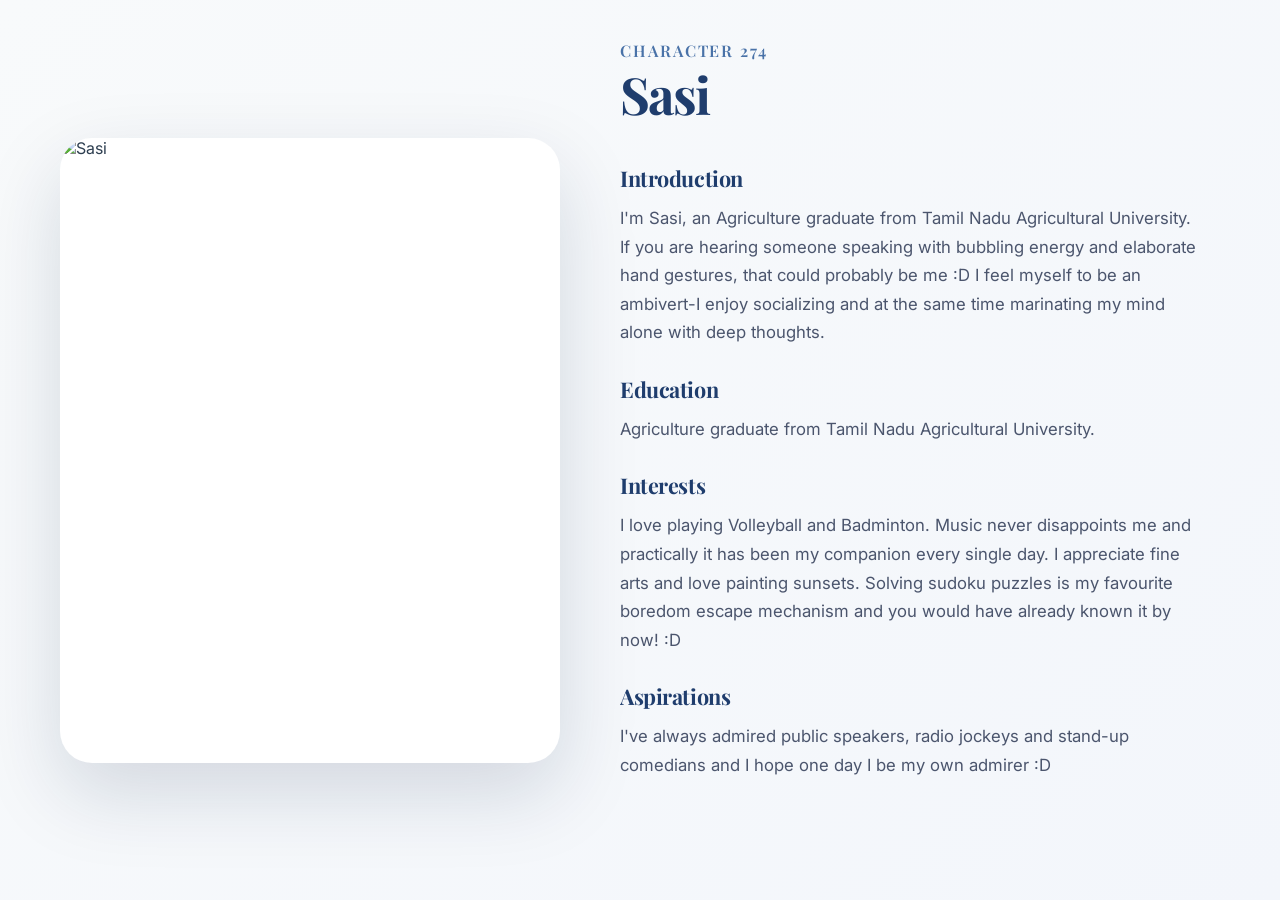
==== profile.html @ 7eb0d384 "Add files via upload" ====
<!DOCTYPE html>
<html lang="en">
<head>
  <meta charset="UTF-8" />
  <meta name="viewport" content="width=device-width, initial-scale=1.0" />
  <title>Sasi | Profile</title>
  <link rel="preconnect" href="https://fonts.googleapis.com" />
  <link rel="preconnect" href="https://fonts.gstatic.com" crossorigin />
  <link href="https://fonts.googleapis.com/css2?family=Inter:wght@400;500;600&family=Playfair+Display:wght@600;700&display=swap" rel="stylesheet" />
  <link rel="stylesheet" href="style.css" />
</head>
<body data-page="profile">
  <main class="landscape-profile">
    <div class="profile-container">
      <div class="profile-image-section">
        <div class="profile-image-wrapper">
          <img src="assets/profile-photo.jpg.jpeg" alt="Sasi" class="profile-image" />
        </div>
      </div>

      <div class="profile-content-section">
        <div class="profile-header">
          <h1 class="profile-title">Character 274</h1>
          <h2 class="profile-name">Sasi</h2>
        </div>

        <div class="profile-content">
          <section class="profile-section">
            <h3 class="section-title">Introduction</h3>
            <p class="section-text">I'm Sasi, an Agriculture graduate from Tamil Nadu Agricultural University. If you are hearing someone speaking with bubbling energy and elaborate hand gestures, that could probably be me :D I feel myself to be an ambivert-I enjoy socializing and at the same time marinating my mind alone with deep thoughts.</p>
          </section>

          <section class="profile-section">
            <h3 class="section-title">Education</h3>
            <p class="section-text">Agriculture graduate from Tamil Nadu Agricultural University.</p>
          </section>

          <section class="profile-section">
            <h3 class="section-title">Interests</h3>
            <p class="section-text">I love playing Volleyball and Badminton. Music never disappoints me and practically it has been my companion every single day. I appreciate fine arts and love painting sunsets. Solving sudoku puzzles is my favourite boredom escape mechanism and you would have already known it by now! :D</p>
          </section>

          <section class="profile-section">
            <h3 class="section-title">Aspirations</h3>
            <p class="section-text">I've always admired public speakers, radio jockeys and stand-up comedians and I hope one day I be my own admirer :D</p>
          </section>
        </div>
      </div>
    </div>
  </main>
  <script src="script.js"></script>
</body>
</html>
---- style.css ----
/* Shared retro styling and responsive layout */
:root {
  color-scheme: light;
  font-family: 'Press Start 2P', monospace;
  background: #f7eddc;
  color: #2d342d;
  --bg: #f7eddc;
  --panel: #e7dcc7;
  --panel-dark: #d4c2a6;
  --accent: #607b47;
  --accent-2: #a07a45;
  --text: #2d342d;
  --muted: #6a6b58;
  --highlight: #f0d86b;
  --red: #c94a3d;
}
* {
  box-sizing: border-box;
}
html, body {
  margin: 0;
  min-height: 100vh;
  background: radial-gradient(circle at top, #c3dcf6 0%, #e2d6b7 40%, #f7eddc 100%);
}
body {
  display: flex;
  flex-direction: column;
  align-items: center;
  justify-content: center;
  padding: 20px 16px;
}
body::before {
  content: '';
  position: fixed;
  inset: 0;
  pointer-events: none;
  background-image: radial-gradient(circle, rgba(255,255,255,0.35) 1px, transparent 1px);
  background-size: 40px 40px;
  opacity: 0.25;
}
body[data-page] main {
  width: min(1000px, 100%);
  display: flex;
  justify-content: center;
  align-items: center;
}
.page-fade {
  animation: fadeIn 0.8s ease-out;
}
@keyframes fadeIn {
  from { opacity: 0; transform: translateY(10px); }
  to { opacity: 1; transform: none; }
}
h1, h2, h3, p, button, label, span {
  margin: 0;
}
h1, h2, h3 {
  color: var(--text);
}
p, span, li {
  color: var(--text);
}
button {
  font: inherit;
  cursor: pointer;
}
.landing-card,
.puzzle-card,
.unlock-card,
.profile-card,
.journey-card {
  position: relative;
  background: linear-gradient(180deg, rgba(255,255,255,0.95), rgba(227,213,186,0.95));
  border: 5px solid var(--accent);
  border-radius: 28px;
  padding: 30px;
  box-shadow: 12px 12px 0px rgba(91,101,80,0.25);
  width: 100%;
  max-width: 840px;
}
.landing-card {
  text-align: center;
  overflow: hidden;
}
.landing-card h1 {
  margin-bottom: 18px;
  font-size: clamp(1.8rem, 5vw, 2.6rem);
}
.subtitle,
.tiny-note {
  display: block;
  margin: 0 auto 18px;
  max-width: 580px;
  font-size: 0.82rem;
  color: var(--muted);
}
.btn {
  display: inline-flex;
  align-items: center;
  justify-content: center;
  border: 4px solid var(--accent);
  border-radius: 12px;
  padding: 14px 22px;
  text-transform: uppercase;
  letter-spacing: 0.06em;
  transition: transform 0.15s ease, box-shadow 0.15s ease, background 0.15s ease;
  background: linear-gradient(180deg, #fff7d9, #e6d4a8);
  color: var(--text);
  text-shadow: 0 0 1px rgba(0,0,0,0.2);
}
.btn:hover {
  transform: translateY(-2px);
  box-shadow: 2px 6px 0px rgba(94,107,76,0.15);
}
.btn:active {
  transform: translateY(1px);
  box-shadow: inset 0 1px 0 rgba(255,255,255,0.8);
}
.btn-primary {
  background: linear-gradient(180deg, #fceea2, #e3cb78);
}
.btn-secondary {
  background: linear-gradient(180deg, #dbe8d0, #c5d4ac);
}
.button-row {
  display: flex;
  gap: 16px;
  flex-wrap: wrap;
  justify-content: center;
  margin-top: 18px;
}
body[data-page="index"],
body[data-page="sudoku"],
body[data-page="unlocked"] {
  font-family: 'Silkscreen', Arial, sans-serif;
}
body[data-page="index"] .landing-card h1 {
  font-size: clamp(1.7rem, 4vw, 2.2rem);
  line-height: 1.05;
}
body[data-page="sudoku"] .puzzle-card {
  display: flex;
  flex-direction: column;
  align-items: center;
  gap: 18px;
  background: linear-gradient(180deg, #fbf3d7, #f2e1b3);
  border: 4px solid rgba(96,123,71,0.22);
  border-radius: 28px;
  padding: 26px 24px;
  width: min(100%, 720px);
  box-shadow: 10px 14px 0 rgba(96,123,71,0.12);
}
body[data-page="sudoku"] .skip-link {
  align-self: flex-end;
  font-size: 0.78rem;
  color: #8a5c4a;
  text-decoration: none;
  border-bottom: 1px dashed rgba(138,92,74,0.55);
}
body[data-page="sudoku"] .skip-link:hover {
  color: #5f3c2e;
}
body[data-page="sudoku"] .subtitle {
  max-width: 520px;
  text-align: center;
  font-size: 0.96rem;
  letter-spacing: 0.04em;
  color: #4f583e;
}
body[data-page="sudoku"] .sudoku-grid {
  display: grid;
  grid-template-columns: repeat(4, 72px);
  gap: 10px;
  justify-content: center;
  margin-top: 0;
  padding: 10px;
  border: 3px solid rgba(96,123,71,0.24);
  border-radius: 18px;
  background: linear-gradient(180deg, #fffdf3, #f7f1d5);
}
body[data-page="sudoku"] .sudoku-cell {
  width: 72px;
  height: 72px;
  border-radius: 16px;
  border: 2px solid rgba(100,113,72,0.35);
  background: linear-gradient(180deg, #fffceb, #f3e7c3);
  box-shadow: inset 0 1px 0 rgba(255,255,255,0.65);
}
body[data-page="sudoku"] .button-row {
  margin-top: 20px;
}
body[data-page="sudoku"] .btn {
  font-family: inherit;
  padding: 12px 22px;
}
body[data-page="sudoku"] .alert {
  margin-top: 0;
}
body[data-page="unlocked"] {
  min-height: 100vh;
  justify-content: center;
  padding: 0 16px;
  background: #f8f6ef;
}
body[data-page="unlocked"]::before {
  opacity: 0;
}
body[data-page="unlocked"] main {
  width: 100%;
  display: flex;
  align-items: center;
  justify-content: center;
}
body[data-page="unlocked"] .unlock-card {
  background: rgba(255,255,255,0.96);
  border: 1px solid rgba(96,123,71,0.16);
  box-shadow: 0 20px 40px rgba(45,52,45,0.08);
  padding: 32px 28px;
  max-width: 520px;
  width: min(100%, 520px);
}
body[data-page="unlocked"] .unlock-card h1 {
  margin-bottom: 22px;
  font-size: clamp(1.6rem, 4vw, 1.95rem);
  letter-spacing: 0.12em;
  font-weight: 600;
  line-height: 1.1;
}
body[data-page="unlocked"] .btn-primary {
  padding: 12px 20px;
  font-size: 0.88rem;
  border-width: 3px;
  background: linear-gradient(180deg, #c7e8b5, #72a95e);
  border-color: #4b783f;
}
body[data-page="profile"] {
  font-family: 'Inter', Arial, sans-serif;
  min-height: 100vh;
  padding: 0;
  background: linear-gradient(135deg, #f8fafb 0%, #f3f6fb 100%);
  color: #2d3e50;
  display: flex;
  align-items: center;
  justify-content: center;
}
body[data-page="profile"]::before {
  display: none;
}
body[data-page="profile"] .landscape-profile {
  width: 100%;
  height: 100vh;
  display: flex;
  align-items: center;
  justify-content: center;
  padding: 40px 60px;
}
body[data-page="profile"] .profile-container {
  display: grid;
  grid-template-columns: 1fr 1.2fr;
  gap: 60px;
  max-width: 1400px;
  width: 100%;
  height: 100%;
  align-items: center;
}
body[data-page="profile"] .profile-image-section {
  display: flex;
  align-items: center;
  justify-content: center;
  height: 100%;
}
body[data-page="profile"] .profile-image-wrapper {
  width: 100%;
  aspect-ratio: 4 / 5;
  overflow: hidden;
  border-radius: 32px;
  box-shadow: 0 30px 80px rgba(16, 34, 65, 0.15);
  background: #ffffff;
}
body[data-page="profile"] .profile-image {
  width: 100%;
  height: 100%;
  object-fit: cover;
  display: block;
}
body[data-page="profile"] .profile-content-section {
  display: flex;
  flex-direction: column;
  gap: 32px;
  height: 100%;
  overflow-y: auto;
  padding-right: 16px;
}
body[data-page="profile"] .profile-content-section::-webkit-scrollbar {
  width: 6px;
}
body[data-page="profile"] .profile-content-section::-webkit-scrollbar-track {
  background: transparent;
}
body[data-page="profile"] .profile-content-section::-webkit-scrollbar-thumb {
  background: rgba(74, 110, 160, 0.3);
  border-radius: 3px;
}
body[data-page="profile"] .profile-header {
  margin-bottom: 12px;
}
body[data-page="profile"] .profile-title {
  margin: 0;
  font-family: 'Playfair Display', serif;
  font-size: 1rem;
  font-weight: 600;
  letter-spacing: 0.12em;
  text-transform: uppercase;
  color: #4972a8;
  margin-bottom: 8px;
}
body[data-page="profile"] .profile-name {
  margin: 0;
  font-family: 'Playfair Display', serif;
  font-size: 3.2rem;
  font-weight: 700;
  letter-spacing: -0.04em;
  color: #1f3d6d;
  line-height: 1;
}
body[data-page="profile"] .profile-content {
  display: flex;
  flex-direction: column;
  gap: 28px;
}
body[data-page="profile"] .profile-section {
  display: flex;
  flex-direction: column;
  gap: 12px;
}
body[data-page="profile"] .section-title {
  margin: 0;
  font-family: 'Playfair Display', serif;
  font-size: 1.35rem;
  font-weight: 700;
  color: #1f3d6d;
  letter-spacing: -0.02em;
}
body[data-page="profile"] .section-text {
  margin: 0;
  color: #4b556d;
  font-size: 1.05rem;
  line-height: 1.7;
  font-weight: 400;
}
@media (max-width: 1200px) {
  body[data-page="profile"] .landscape-profile {
    padding: 40px;
  }
  body[data-page="profile"] .profile-container {
    gap: 40px;
  }
}
@media (max-width: 900px) {
  body[data-page="profile"] .profile-container {
    grid-template-columns: 1fr;
    gap: 32px;
  }
  body[data-page="profile"] .profile-image-section {
    height: auto;
  }
  body[data-page="profile"] .profile-image-wrapper {
    max-width: 360px;
    margin: 0 auto;
  }
  body[data-page="profile"] .landscape-profile {
    height: auto;
    padding: 32px 20px;
  }
}
body[data-page="journey"] {
  font-family: 'Inter', Arial, sans-serif;
  min-height: 100vh;
  justify-content: center;
  align-items: center;
  padding: 40px 24px;
  background: #fcfcfd;
  color: #102141;
}
body[data-page="journey"]::before {
  display: none;
}
body[data-page="journey"] main {
  width: 100%;
  max-width: 1080px;
}
body[data-page="journey"] .background-panel {
  background: #ffffff;
  border-radius: 28px;
  box-shadow: 0 24px 60px rgba(16,34,65,0.08);
  padding: 40px;
  border: 1px solid rgba(74,110,160,0.12);
}
body[data-page="profile"] .intro-copy h2,
body[data-page="journey"] .background-header h1 {
  margin: 0;
  font-family: 'Playfair Display', serif;
  font-size: clamp(2.4rem, 4vw, 3rem);
  font-weight: 700;
  letter-spacing: -0.04em;
  line-height: 1.05;
  color: #102141;
}
body[data-page="profile"] .intro-copy p,
body[data-page="journey"] .background-header p,
body[data-page="journey"] .section-block p,
body[data-page="journey"] .section-block li {
  margin: 0;
  color: #334361;
  font-size: 0.98rem;
  line-height: 1.75;
}
body[data-page="profile"] .intro-copy p {
  margin-top: 24px;
  max-width: 680px;
}
body[data-page="profile"] .intro-copy .btn,
body[data-page="journey"] .btn {
  display: inline-flex;
  align-items: center;
  justify-content: center;
  margin-top: 32px;
  padding: 12px 24px;
  font-size: 0.95rem;
  font-weight: 600;
  border-radius: 999px;
  border: 1px solid #4a6d9e;
  background: #f2f6ff;
  color: #102141;
  transition: background 0.2s ease, transform 0.2s ease;
}
body[data-page="profile"] .intro-copy .btn:hover,
body[data-page="journey"] .btn:hover {
  background: #e1ebff;
  transform: translateY(-1px);
}
body[data-page="profile"] .background-header,
body[data-page="journey"] .background-header {
  max-width: 720px;
}
body[data-page="profile"] .section-block,
body[data-page="journey"] .section-block {
  padding: 28px 32px;
  background: #f7faff;
  border: 1px solid rgba(74,110,160,0.16);
  border-radius: 22px;
}
body[data-page="profile"] .section-block h3,
body[data-page="journey"] .section-block h2 {
  margin: 0 0 18px;
  font-family: 'Playfair Display', serif;
  font-size: 1.45rem;
  font-weight: 700;
  color: #102141;
  letter-spacing: -0.03em;
}
body[data-page="profile"] .section-block p,
body[data-page="journey"] .section-block p,
body[data-page="profile"] .section-block li,
body[data-page="journey"] .section-block li {
  margin: 0;
  color: #334361;
  font-size: 0.98rem;
  line-height: 1.75;
}
body[data-page="profile"] .timeline,
body[data-page="journey"] .timeline {
  display: grid;
  gap: 18px;
}
body[data-page="profile"] .timeline-item h4,
body[data-page="journey"] .timeline-item h3 {
  margin: 0 0 8px;
  font-size: 1rem;
  font-weight: 700;
  color: #1f3258;
}
body[data-page="profile"] .pill-grid,
body[data-page="journey"] .pill-grid {
  display: flex;
  flex-wrap: wrap;
  gap: 10px;
}
body[data-page="profile"] .pill,
body[data-page="journey"] .pill {
  display: inline-flex;
  align-items: center;
  justify-content: center;
  padding: 10px 16px;
  border-radius: 999px;
  background: #e6efff;
  color: #1f365f;
  font-size: 0.92rem;
  border: 1px solid #cbdcf6;
}
body[data-page="profile"] .card-list,
body[data-page="journey"] .card-list,
body[data-page="profile"] .skill-list,
body[data-page="journey"] .skill-list {
  list-style: none;
  padding: 0;
  margin: 0;
  display: grid;
  gap: 12px;
}
body[data-page="profile"] .card-list li,
body[data-page="journey"] .card-list li,
body[data-page="profile"] .skill-list li,
body[data-page="journey"] .skill-list li {
  padding: 16px 18px;
  background: #fff;
  border: 1px solid rgba(74,110,160,0.12);
  border-radius: 16px;
  color: #344264;
}
body[data-page="journey"] .section-footer {
  display: flex;
  justify-content: flex-end;
}
body[data-page="journey"] .background-panel {
  display: grid;
  gap: 32px;
}
body[data-page="journey"] .background-header {
  max-width: 720px;
}
body[data-page="journey"] .section-block {
  padding: 28px 32px;
  background: #f7faff;
  border: 1px solid rgba(74,110,160,0.16);
  border-radius: 22px;
}
body[data-page="journey"] .section-block h2 {
  margin: 0 0 18px;
  font-family: 'Playfair Display', serif;
  font-size: 1.45rem;
  font-weight: 700;
  color: #102141;
  letter-spacing: -0.03em;
}
body[data-page="journey"] .section-block p {
  min-height: 52px;
}
body[data-page="journey"] .timeline {
  display: grid;
  gap: 18px;
}
body[data-page="journey"] .timeline-item h3 {
  margin: 0 0 8px;
  font-size: 1rem;
  font-weight: 700;
  color: #1f3258;
}
body[data-page="journey"] .pill-grid {
  display: flex;
  flex-wrap: wrap;
  gap: 10px;
}
body[data-page="journey"] .pill {
  display: inline-flex;
  align-items: center;
  justify-content: center;
  padding: 10px 16px;
  border-radius: 999px;
  background: #e6efff;
  color: #1f365f;
  font-size: 0.92rem;
  border: 1px solid #cbdcf6;
}
body[data-page="journey"] .card-list,
body[data-page="journey"] .skill-list {
  list-style: none;
  padding: 0;
  margin: 0;
  display: grid;
  gap: 12px;
}
body[data-page="journey"] .card-list li,
body[data-page="journey"] .skill-list li {
  padding: 16px 18px;
  background: #fff;
  border: 1px solid rgba(74,110,160,0.12);
  border-radius: 16px;
  color: #344264;
}
body[data-page="journey"] .section-footer {
  display: flex;
  justify-content: flex-end;
}
@media (max-width: 880px) {
  body[data-page="profile"] .profile-panel,
  body[data-page="journey"] .background-panel {
    padding: 32px;
  }
}
@media (max-width: 780px) {
  body[data-page="profile"] .profile-hero {
    grid-template-columns: 1fr;
  }
  body[data-page="profile"],
  body[data-page="journey"] {
    padding: 32px 18px;
  }
}
@media (max-width: 640px) {
  body[data-page="profile"],
  body[data-page="journey"] {
    padding: 24px 14px;
  }
  body[data-page="journey"] .section-block {
    padding: 22px 20px;
  }
}
.scene-layer {
  position: absolute;
  left: 50%;
  transform: translateX(-50%);
}
.scene-firefly {
  bottom: 100px;
  right: 16px;
  width: 12px;
  height: 12px;
  border-radius: 50%;
  background: radial-gradient(circle, #fef88a 0%, #9fbf56 60%, transparent 100%);
  animation: glowFly 2.4s ease-in-out infinite alternate;
}
@keyframes glowFly {
  from { transform: translate(-50%, 0) scale(1); opacity: 0.8; }
  to { transform: translate(-40px, -18px) scale(1.2); opacity: 1; }
}
.sudoku-grid {
  display: grid;
  grid-template-columns: repeat(4, minmax(52px, 1fr));
  gap: 8px;
  margin-top: 18px;
}
.sudoku-cell {
  width: 100%;
  aspect-ratio: 1 / 1;
  padding: 0;
  border: 3px solid #8a8f6f;
  border-radius: 8px;
  background: linear-gradient(180deg, #fffceb, #e6e0c5);
  color: var(--text);
  text-align: center;
  font-size: 0.9rem;
  line-height: 1;
}
.sudoku-cell.fixed {
  background: #d9d2ac;
  color: #3f3a2e;
  font-weight: 700;
}
.sudoku-cell input {
  width: 100%;
  height: 100%;
  padding: 0;
  border: none;
  background: transparent;
  text-align: center;
  color: inherit;
  font: inherit;
  outline: none;
}
.sudoku-cell.conflict {
  border-color: #c94a3d;
  background: #ffe2dc;
}
.alert {
  border: 3px dashed rgba(96,123,71,0.8);
  border-radius: 14px;
  padding: 10px 12px;
  margin: 8px 0 12px;
  background: rgba(255,255,255,0.9);
  color: var(--accent);
  font-size: 0.8rem;
}
.unlock-card,
.profile-card,
.journey-card {
  text-align: center;
}
.unlock-badge {
  display: inline-block;
  margin-bottom: 22px;
  padding: 14px 18px;
  border: 4px solid #7d8b42;
  border-radius: 18px;
  background: linear-gradient(180deg, #f5f0c5, #e4d399);
  color: #314225;
  font-size: 1rem;
}
.profile-grid {
  display: grid;
  gap: 14px;
  text-align: left;
  margin: 16px auto 22px;
  max-width: 720px;
}
.profile-item {
  border: 3px solid #7a8648;
  border-radius: 16px;
  padding: 14px 16px;
  background: #f4efd9;
}
.profile-item .label {
  display: block;
  font-size: 0.72rem;
  color: var(--muted);
  margin-bottom: 6px;
}
.profile-item .value {
  font-size: 0.85rem;
}
.icon-row {
  display: grid;
  grid-template-columns: repeat(4, minmax(60px, 1fr));
  gap: 10px;
  margin-bottom: 18px;
}
.icon-card {
  border: 3px solid #7b8b4f;
  border-radius: 16px;
  padding: 18px;
  background: #f8f3d1;
  font-size: 1.4rem;
}
.lore-panel {
  border: 4px solid #7a8744;
  border-radius: 20px;
  background: linear-gradient(180deg, rgba(255,255,235,0.95), rgba(220,205,160,0.95));
  padding: 18px 18px 14px;
  margin-bottom: 18px;
  text-align: left;
}
.lore-panel h3 {
  margin-bottom: 10px;
  font-size: 1rem;
}
.lore-panel ul {
  padding-left: 18px;
  margin: 0;
}
.lore-panel li {
  margin-bottom: 8px;
  font-size: 0.84rem;
}
@media (max-width: 640px) {
  .landing-card,
  .puzzle-card,
  .unlock-card,
  .profile-card,
  .journey-card {
    padding: 22px 18px;
  }
  .sudoku-grid {
    gap: 5px;
  }
  .profile-grid {
    gap: 12px;
  }
  .button-row {
    gap: 10px;
  }
}
@media (max-width: 480px) {
  .btn {
    width: 100%;
  }
  .icon-row {
    grid-template-columns: repeat(2, minmax(0, 1fr));
  }
}
.confetti-container {
  position: fixed;
  inset: 0;
  pointer-events: none;
}
.confetti-piece {
  position: absolute;
  width: 8px;
  height: 8px;
  background: var(--highlight);
  opacity: 0.95;
  animation: confetti-fall 1.6s ease-out forwards;
}
@keyframes confetti-fall {
  to { transform: translate(20px, 220px) rotate(360deg); opacity: 0; }
}
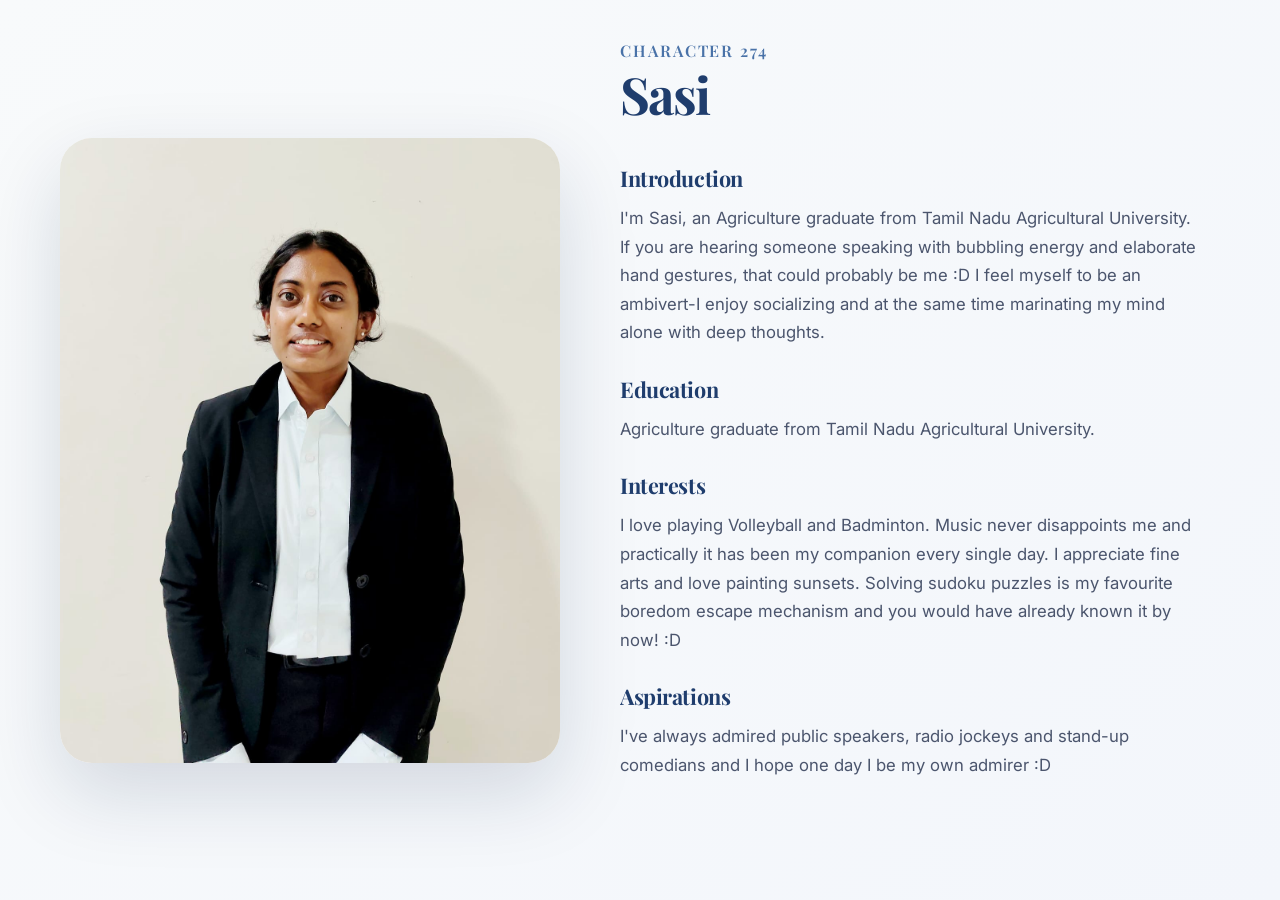
==== commit 6b031f2e: "Update profile.html" ====
--- a/profile.html
+++ b/profile.html
@@ -14,7 +14,7 @@
     <div class="profile-container">
       <div class="profile-image-section">
         <div class="profile-image-wrapper">
-          <img src="assets/profile-photo.jpg.jpeg" alt="Sasi" class="profile-image" />
+          <img src="profile-photo.jpg.jpeg" alt="Sasi" class="profile-image" />
         </div>
       </div>
 
